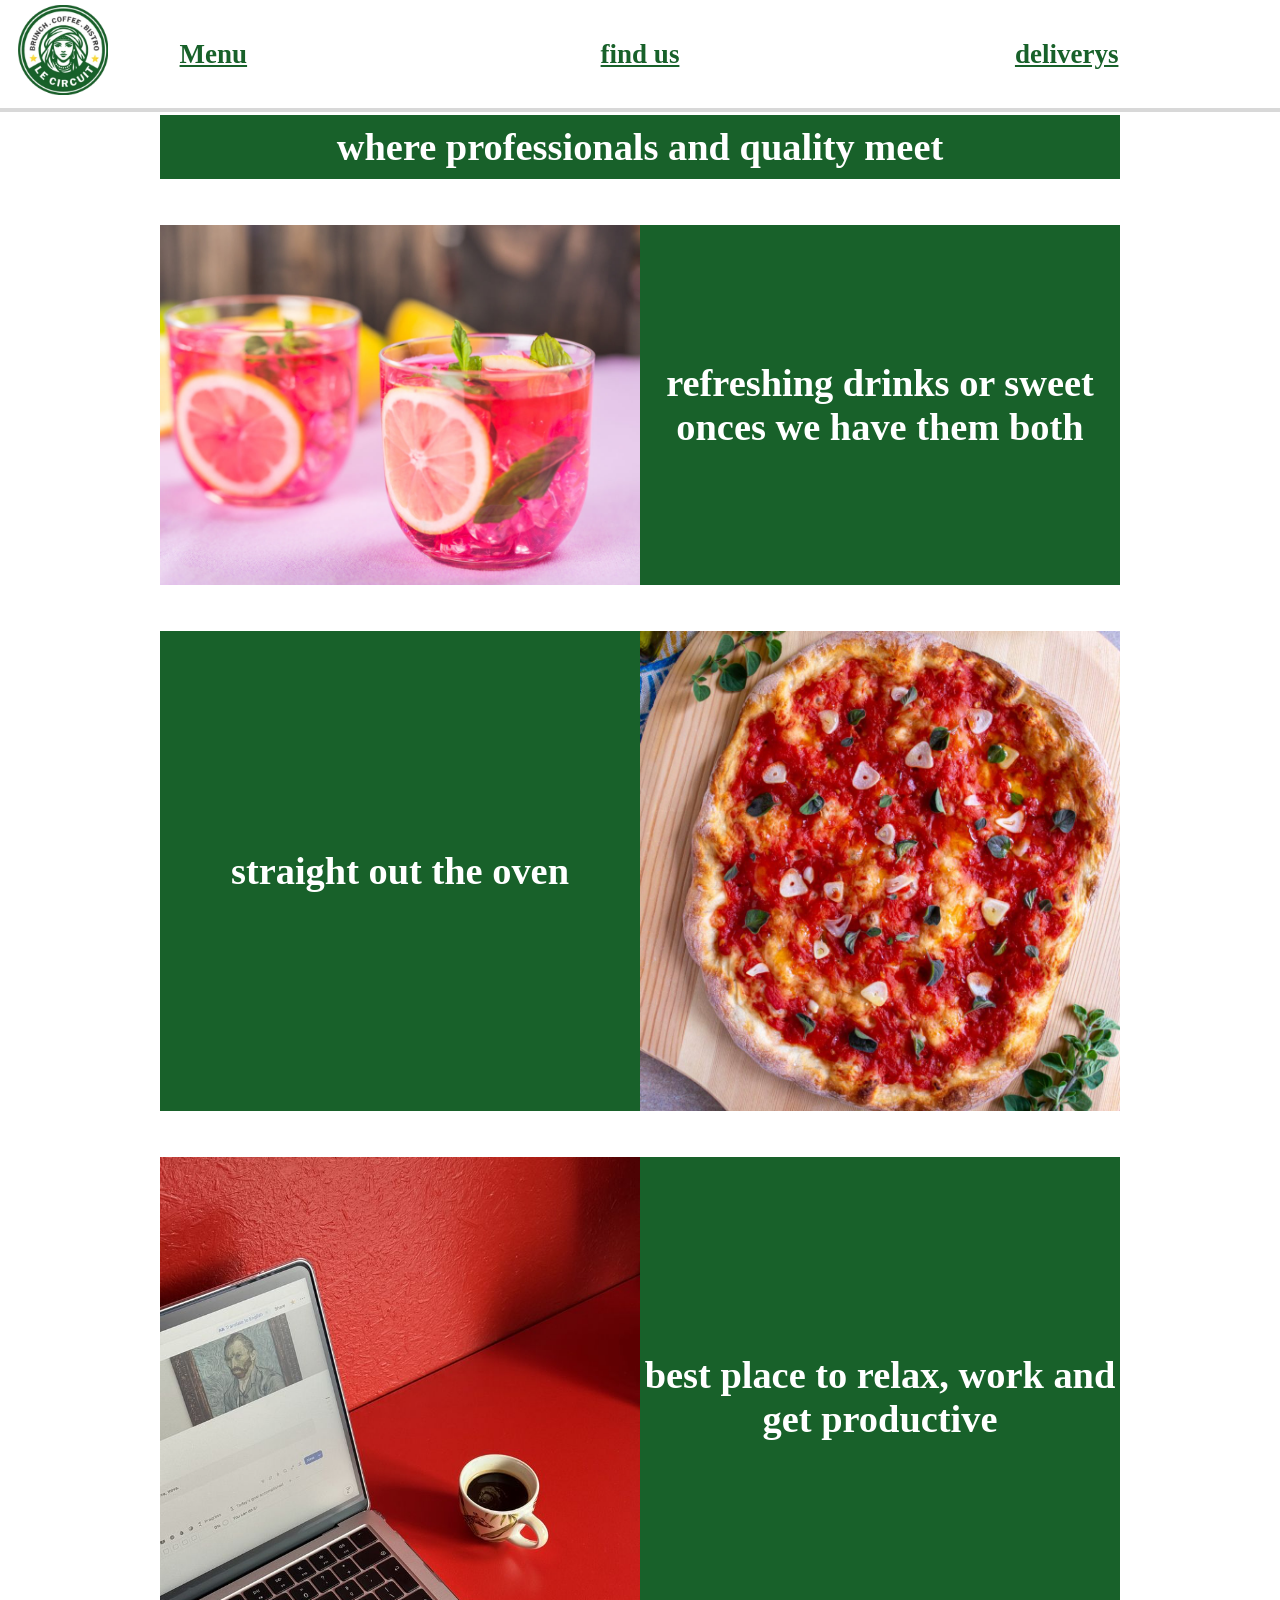
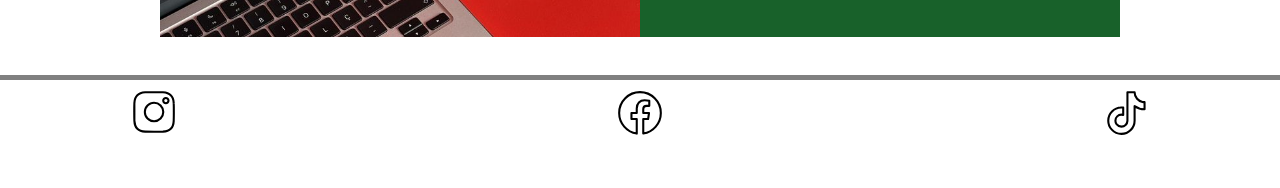
==== index.html @ ee2f37ac "Rename index.html.html to index.html" ====
<!DOCTYPE html>
<html lang="en">
  <head>
    <meta charset="utf-8" />
    <meta name="viewport" content="width=device-width, initial-scale=1.0" />
    <title>Cafe Menu</title>
    <link href="styles.css" rel="stylesheet"/>
  </head>
  <body>
    <div class="site-header">
      <a href="main.html"><img class="logo" src="png's\le_circuit_logo_croped.webp" ></a>
      <div class="links">
        
        <p><a href="coffee.html" class="menu-button"> Menu </a></p>
        <p><a href="https://maps.app.goo.gl/eecMspUZtFfN9X2f8" class="menu-button">find us</a></p>
        <p><a href="delivery.html" class="menu-button">deliverys</a></p>
      </div>

    </div>
    
    <div class="block glow">
      <h1>where professionals and quality meet</h1>
    </div>
    <div class="slogo">
      <a href="main.html"><img class="mlogo" src="png's\le_circuit_logo_croped.webp" ></a>
    </div >
    <hr class="go">
    <div class="block">
      <img src="png's/drink.jpg" class="nice">
      <h2 class="desc">refreshing drinks or sweet onces we have them both</h2>
    </div>
    <hr>
    <div class="block ">
      
      <h2 class="descy">straight out the oven</h2>
      <img src="png's/sauce-pizza.jpg" class="nice right">
      
    </div>
    <hr>
    <div class="block">
      <img src="png's/work.png" class="nice">
      <h2 class="desc">best place to relax, work and get productive</h2>
    </div>
    <hr class="devide">
    <footer>
      
      <a href="https://www.instagram.com/le.circuit/"><img src="png's/instagram-outline-svgrepo-com.svg" class="small"></a>
      <a href="https://www.facebook.com/people/Le-Circuit/61587492091959/"><img src="png's/facebook-outline-svgrepo-com.svg" class="small"></a>
      <a href="https://www.tiktok.com/@le.circuit42"><img src="png's/tiktok-outline-svgrepo-com.svg" class="small"></a>
    </footer>
    <hr>
  </body>
</html>
---- styles.css ----
body {
  font-family: Verdana;
  padding: 0;
  margin:0;
  
  
}

a:visited,a:link{

  color:#18612A;
}
a:hover{
  text-shadow: 0 0 20px  red;
}
p,h1,h2{
  flex:1;
  text-align: center;
  margin-top: auto;
  margin-bottom: auto;
  color: white;
  font-size: 3vw;
}
p{
  display: inline-block;

  margin-right: 0px;
  color: black;
  font-size: 3vh;
}
h1{
  padding: 10px;
}
footer{
  margin-left:10% ;
  margin-right: 10%;
  width:80%;
  display: flex;
  justify-content: space-between;
  
}
.site-header {
  display: flex;
  justify-content:flex-start;
  align-content: center;
  position: sticky;
  top:0;
  width: 100%;
  height: 12vh;
  margin-bottom: 3px;
  border-bottom: 4px rgba(100,100,100,25%) solid;
  background-color: white;




}
b{
  margin-left: auto;
  margin-right: auto;
  padding:10px;
}
.links{
  width: 1000vw;
  display: flex;
  justify-content:space-evenly;
  flex-grow: 1;
}
.logo{
  position: absolute;
  margin-top: 0.5vh;
  margin-left: 2vh;
  margin-right:-20px ;
  height: 10vh;
  margin-bottom:-0px;
  margin-right: 0px; 
}
.slogo{
  display: flex;
  width: 100%;
  justify-content: center;
}
.mlogo{
  display: none;
  width:100%;
  margin-left: auto;
  height: 10vh;
  
  margin-right: 0px; 
}
hr{
  border: none;
  padding-bottom:30px;
}
.block{
  display:flex;
  align-items: center;
  margin-left: 12.5%;
  width: 75%;
  background-color: #18612A;
  
}
.sblock{
  display:flex;
  align-items: center;
  margin-left: 40%;
  width: 20%;
  background-color: #18612A;
}
.menu-button{
  font-weight:bold ;
  
}
.nice{
  width:50%;
  height: auto;
}
.right{
  margin-left: auto;
}

.devide{
  width: 100%;
  border-bottom: 5px gray solid;
}
.small{
  flex-grow: 1;
  height: 50px;
  width: 50px;
  
}
.drinks{
  height: 20px;
  width: 20px;
}
@media (width<600px) {
  .logo{
    display: none;
  }
  .mlogo{
    display:block;
  }
  .block{
    display: flex;
    flex-direction: column;
    width: 80%;
  }
  .nice{
    width:100%;
  }
  .right{
    order: 1;
  }
  .descy{
    order: 2;
  }
  .logo{
    display: none;
  }
  .go{
    display: none;
  }
}
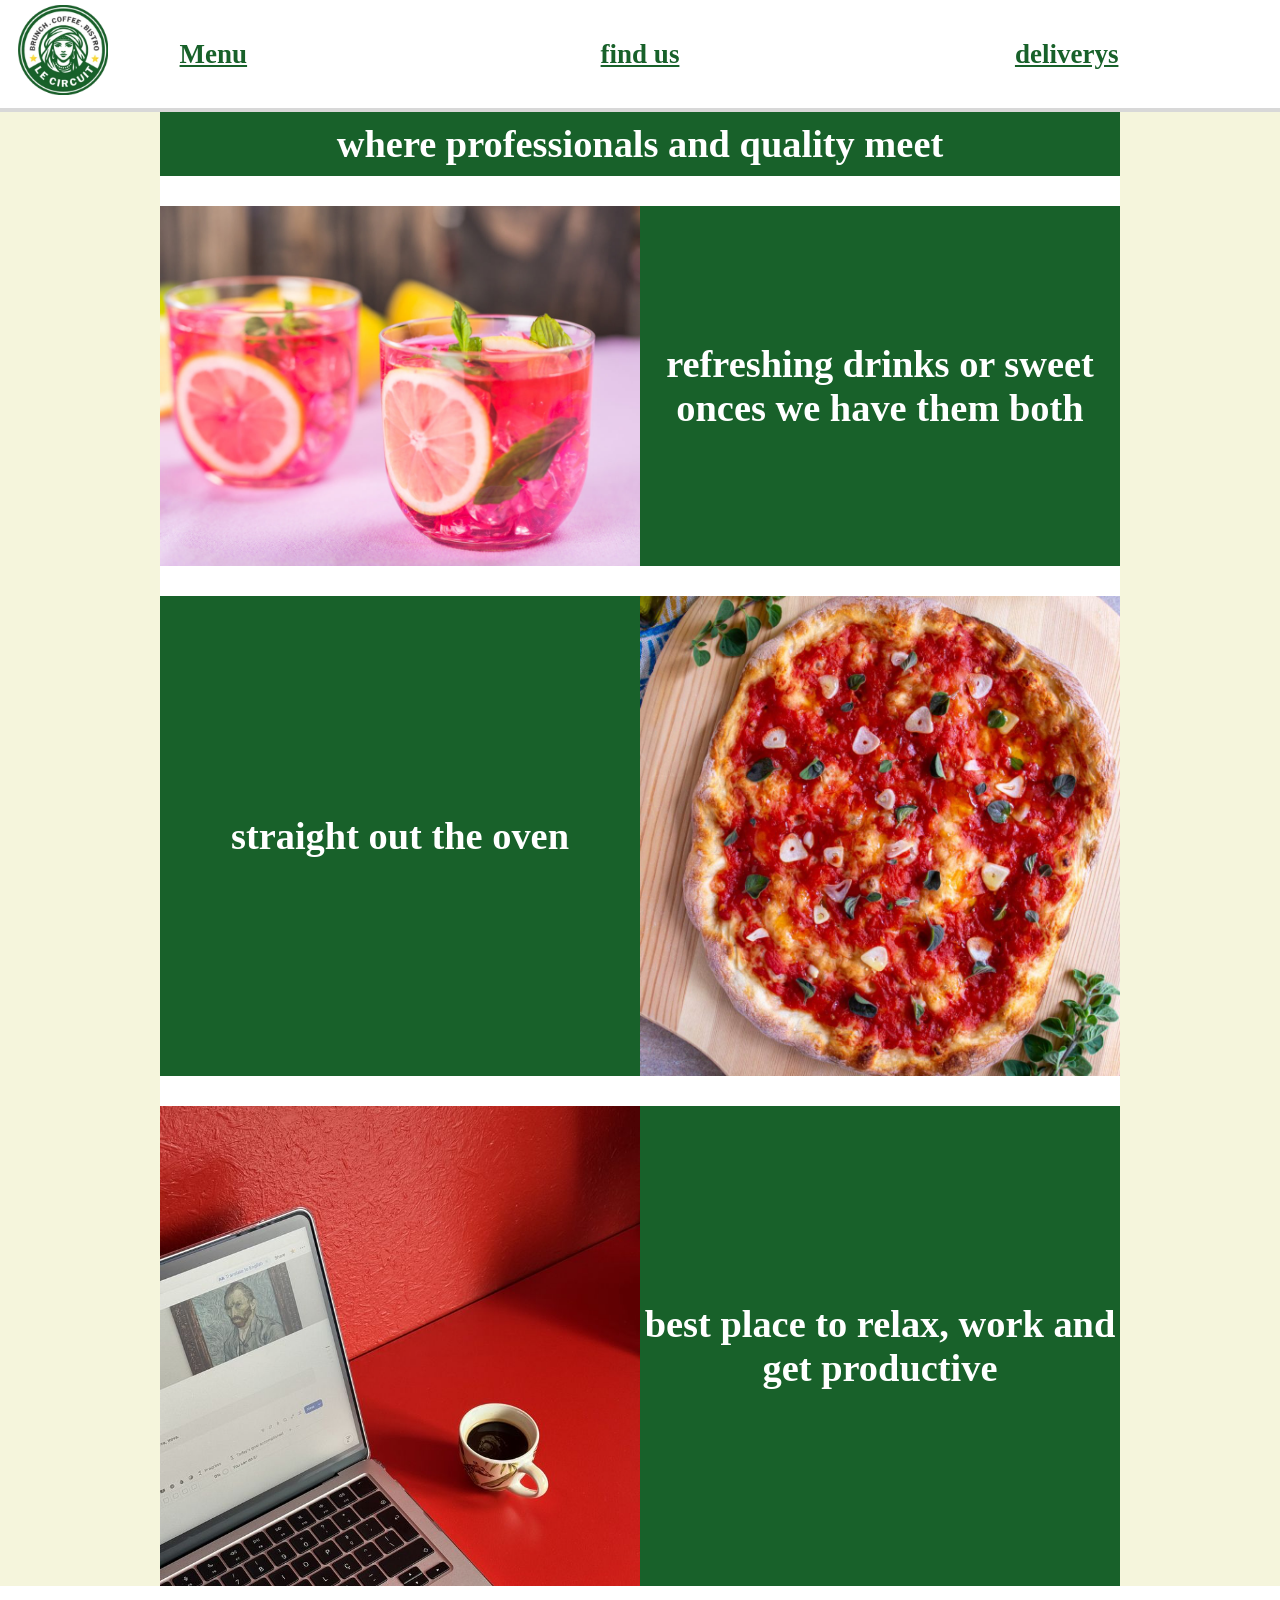
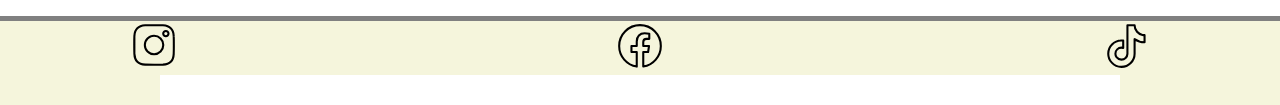
==== commit 9d61ee5c: "Update index.html" ====
--- a/index.html
+++ b/index.html
@@ -8,7 +8,7 @@
   </head>
   <body>
     <div class="site-header">
-      <a href="main.html"><img class="logo" src="png's\le_circuit_logo_croped.webp" ></a>
+      <a href="index.html"><img class="logo" src="png's\le_circuit_logo_croped.webp" ></a>
       <div class="links">
         
         <p><a href="coffee.html" class="menu-button"> Menu </a></p>
@@ -41,13 +41,13 @@
       <img src="png's/work.png" class="nice">
       <h2 class="desc">best place to relax, work and get productive</h2>
     </div>
-    <hr class="devide">
+    <hr class="devide color">
     <footer>
       
       <a href="https://www.instagram.com/le.circuit/"><img src="png's/instagram-outline-svgrepo-com.svg" class="small"></a>
       <a href="https://www.facebook.com/people/Le-Circuit/61587492091959/"><img src="png's/facebook-outline-svgrepo-com.svg" class="small"></a>
       <a href="https://www.tiktok.com/@le.circuit42"><img src="png's/tiktok-outline-svgrepo-com.svg" class="small"></a>
     </footer>
-    <hr>
+    <hr class="color">
   </body>
 </html>
--- a/styles.css
+++ b/styles.css
@@ -2,7 +2,7 @@
   font-family: Verdana;
   padding: 0;
   margin:0;
-  
+  background-color: beige;
   
 }
 
@@ -47,7 +47,7 @@
   top:0;
   width: 100%;
   height: 12vh;
-  margin-bottom: 3px;
+  margin-bottom: 0px;
   border-bottom: 4px rgba(100,100,100,25%) solid;
   background-color: white;
 
@@ -77,20 +77,27 @@
 }
 .slogo{
   display: flex;
-  width: 100%;
+  width: 75%;
+  margin-left: 12.5%;
   justify-content: center;
+  background-color: white;
 }
 .mlogo{
   display: none;
-  width:100%;
+  width:auto;
   margin-left: auto;
-  height: 10vh;
+  height: 12vh;
   
   margin-right: 0px; 
 }
 hr{
   border: none;
+  width: 75%;
+  margin-top: 0;
+  margin-bottom: 0;
   padding-bottom:30px;
+  background-color: white;
+  color: white;
 }
 .block{
   display:flex;
@@ -106,6 +113,7 @@
   margin-left: 40%;
   width: 20%;
   background-color: #18612A;
+  margin-bottom: 20px;
 }
 .menu-button{
   font-weight:bold ;
@@ -130,26 +138,80 @@
   
 }
 .drinks{
-  height: 20px;
-  width: 20px;
-}
+  display: flex;
+  justify-content:center;
+  gap: 20px;
+  flex-shrink: 1;
+
+
+  min-width: none;
+}
+.drink{
+  display: flex;
+  justify-content: center;
+  align-items: flex-start;
+  flex-shrink: 1;
+  min-width: none;
+
+
+  
+
+}
+.drink img{
+  width: 100%;
+
+}
+@media (width<600px) {
+  .drinks{
+    
+    gap:5px;
+    flex-shrink: 0;
+    flex-wrap: wrap;
+    align-items: flex-start;
+
+    
+
+  }
+  .drink{
+    width:100px;
+    flex-shrink: 0;
+    flex-wrap: wrap;
+
+  }
+}
+
+
 @media (width<600px) {
   .logo{
     display: none;
   }
   .mlogo{
     display:block;
+    padding: 10px;
+  }
+  .slogo{
+    width: 100%;
+    margin: 0;
+  }
+  hr{
+    width: 100%;
+    margin: 0;
   }
   .block{
     display: flex;
     flex-direction: column;
-    width: 80%;
+    width: 100%;
+    margin: 0;
+    background-color: #18612A;
+    text-align: center;
   }
   .nice{
-    width:100%;
+    padding-top: 5%;
+    width:90%;
   }
   .right{
     order: 1;
+    margin-right: auto;
   }
   .descy{
     order: 2;
@@ -160,4 +222,8 @@
   .go{
     display: none;
   }
-}+  .site-header{
+    height: 5vh;
+  }
+
+}
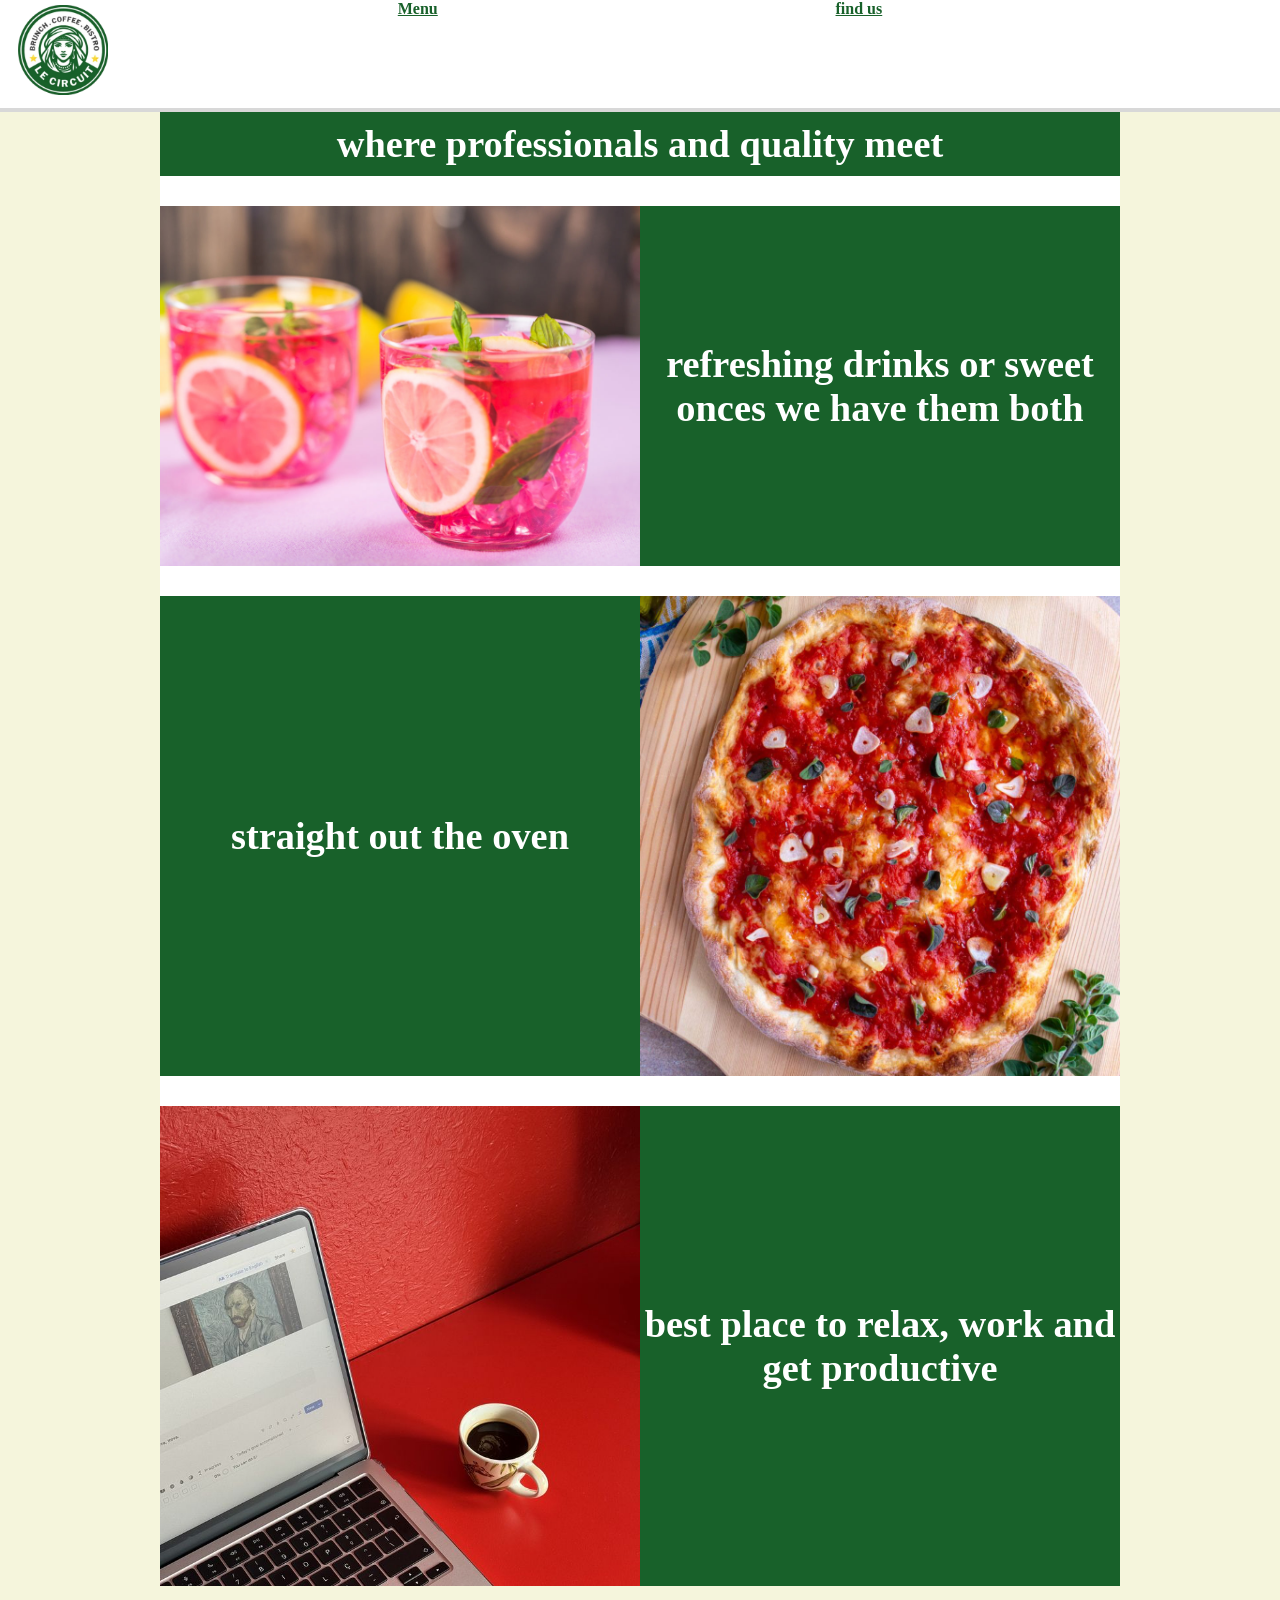
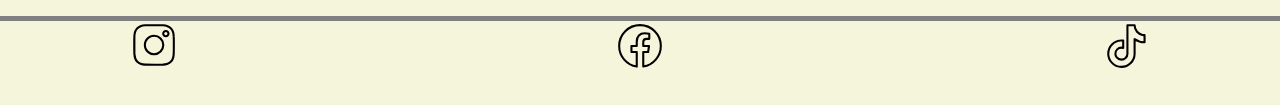
==== commit f1423458: "Update index.html" ====
--- a/index.html
+++ b/index.html
@@ -11,23 +11,24 @@
       <a href="index.html"><img class="logo" src="png's\le_circuit_logo_croped.webp" ></a>
       <div class="links">
         
-        <p><a href="coffee.html" class="menu-button"> Menu </a></p>
-        <p><a href="https://maps.app.goo.gl/eecMspUZtFfN9X2f8" class="menu-button">find us</a></p>
-        <p><a href="delivery.html" class="menu-button">deliverys</a></p>
+        <a href="coffee.html" class="menu-button"> Menu </a>
+        <a href="https://maps.app.goo.gl/eecMspUZtFfN9X2f8" class="menu-button">find us</a>
       </div>
 
     </div>
     
     <div class="block glow">
-      <h1>where professionals and quality meet</h1>
+      <h1 class="wid">where professionals and quality meet</h1>
     </div>
     <div class="slogo">
-      <a href="main.html"><img class="mlogo" src="png's\le_circuit_logo_croped.webp" ></a>
+      <a href="index.html"><img class="mlogo" src="png's\le_circuit_logo_croped.webp" ></a>
     </div >
     <hr class="go">
     <div class="block">
       <img src="png's/drink.jpg" class="nice">
       <h2 class="desc">refreshing drinks or sweet onces we have them both</h2>
+      
+
     </div>
     <hr>
     <div class="block ">
--- a/styles.css
+++ b/styles.css
@@ -5,7 +5,9 @@
   background-color: beige;
   
 }
-
+.color{
+  background-color: beige;
+}
 a:visited,a:link{
 
   color:#18612A;
@@ -80,14 +82,14 @@
   width: 75%;
   margin-left: 12.5%;
   justify-content: center;
-  background-color: white;
+  background-color: beige;
 }
 .mlogo{
   display: none;
   width:auto;
   margin-left: auto;
   height: 12vh;
-  
+  background-color: beige;
   margin-right: 0px; 
 }
 hr{
@@ -126,7 +128,9 @@
 .right{
   margin-left: auto;
 }
-
+.color{
+  background-color: beige;
+}
 .devide{
   width: 100%;
   border-bottom: 5px gray solid;
@@ -138,13 +142,10 @@
   
 }
 .drinks{
-  display: flex;
-  justify-content:center;
+  display: grid;
+  grid-template-columns: repeat(auto-fit, minmax(200px, 1fr));
   gap: 20px;
-  flex-shrink: 1;
-
-
-  min-width: none;
+  border : 20px black solid
 }
 .drink{
   display: flex;
@@ -164,18 +165,11 @@
 @media (width<600px) {
   .drinks{
     
-    gap:5px;
-    flex-shrink: 0;
-    flex-wrap: wrap;
-    align-items: flex-start;
 
     
 
   }
   .drink{
-    width:100px;
-    flex-shrink: 0;
-    flex-wrap: wrap;
 
   }
 }
@@ -196,6 +190,7 @@
   hr{
     width: 100%;
     margin: 0;
+    background-color:beige
   }
   .block{
     display: flex;
@@ -225,5 +220,7 @@
   .site-header{
     height: 5vh;
   }
-
-}
+  footer{
+    background-color: beige;
+  }
+}
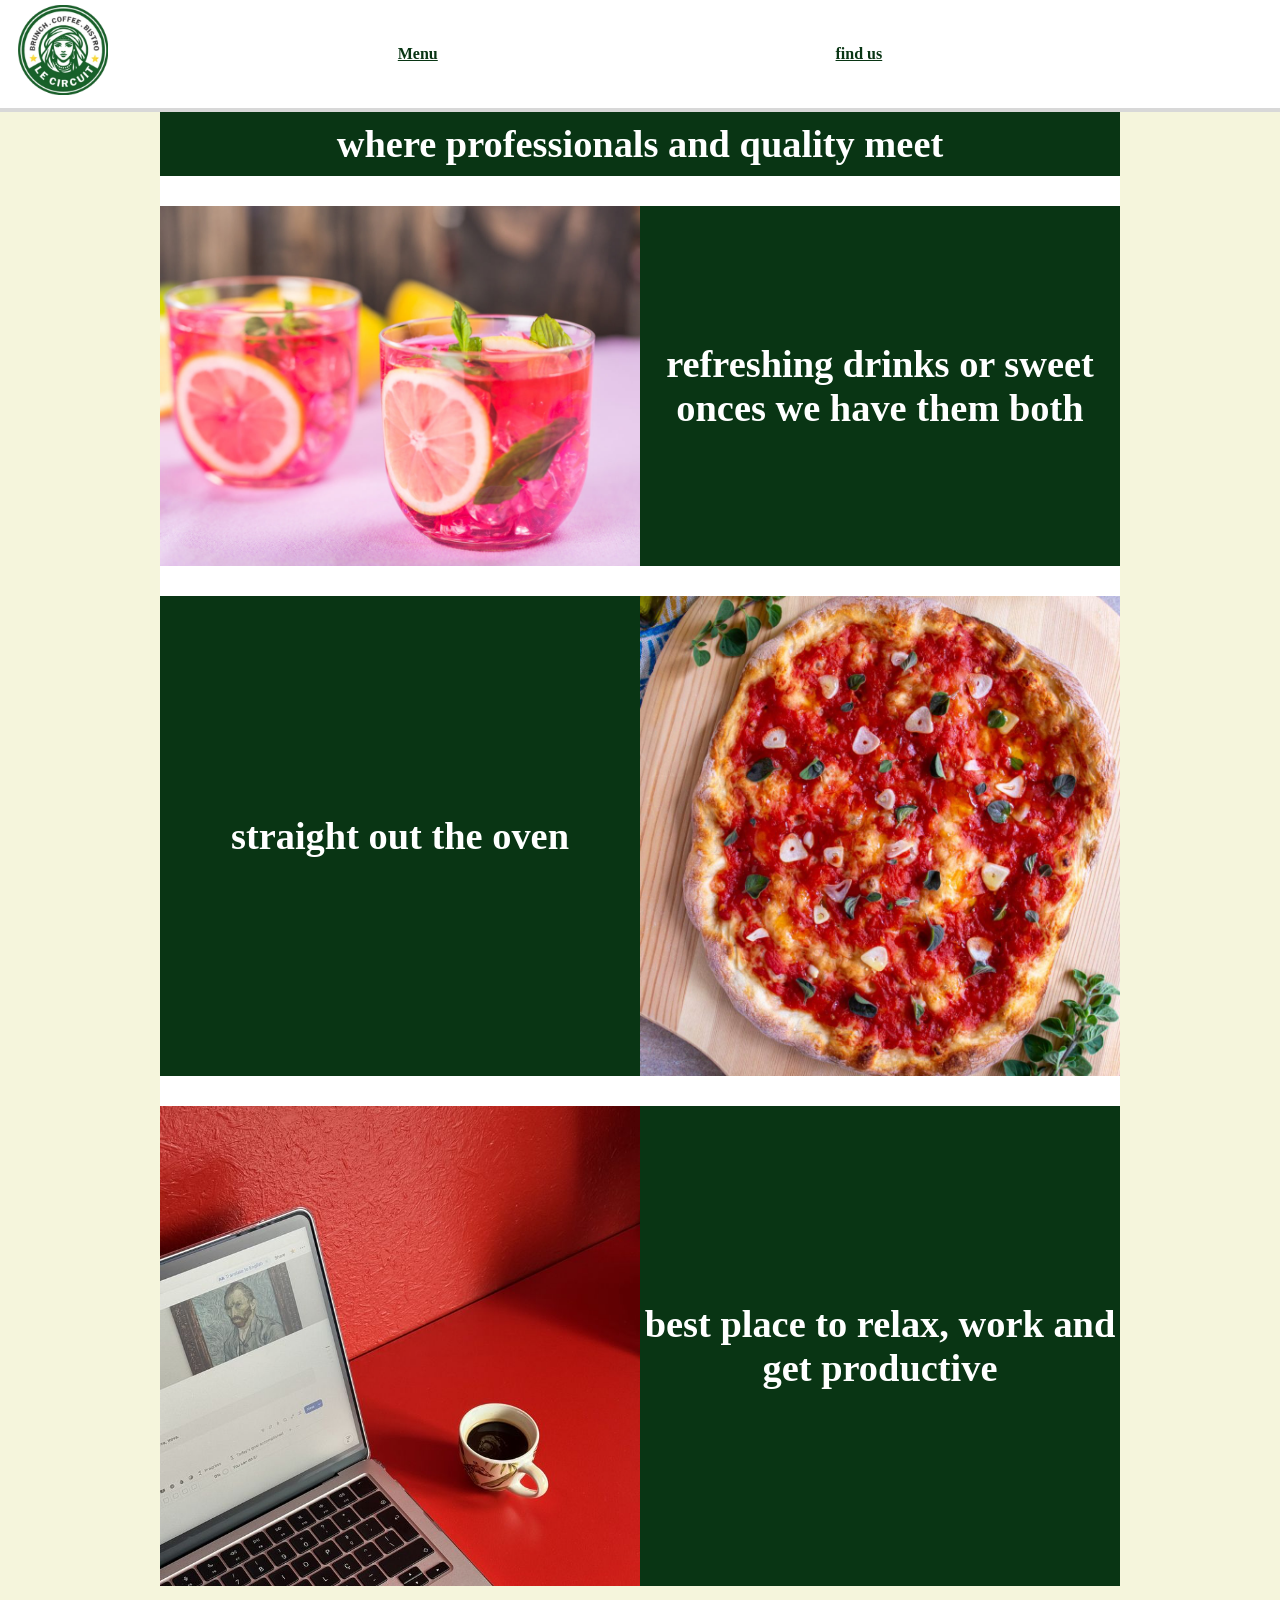
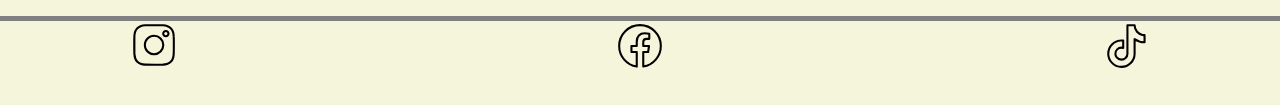
==== commit cd77ad55: "Update index.html" ====
--- a/index.html
+++ b/index.html
@@ -4,7 +4,7 @@
     <meta charset="utf-8" />
     <meta name="viewport" content="width=device-width, initial-scale=1.0" />
     <title>Cafe Menu</title>
-    <link href="styles.css" rel="stylesheet"/>
+    <link href="styles.css?v=2" rel="stylesheet"/>
   </head>
   <body>
     <div class="site-header">
--- a/styles.css
+++ b/styles.css
@@ -10,10 +10,10 @@
 }
 a:visited,a:link{
 
-  color:#18612A;
-}
-a:hover{
-  text-shadow: 0 0 20px  red;
+  color:#093514;
+}
+a:active{
+  animation: interact 1s ease;
 }
 p,h1,h2{
   flex:1;
@@ -43,7 +43,7 @@
 }
 .site-header {
   display: flex;
-  justify-content:flex-start;
+  justify-content:space-between;
   align-content: center;
   position: sticky;
   top:0;
@@ -53,7 +53,7 @@
   border-bottom: 4px rgba(100,100,100,25%) solid;
   background-color: white;
 
-
+  z-index: 1000;
 
 
 }
@@ -66,6 +66,7 @@
   width: 1000vw;
   display: flex;
   justify-content:space-evenly;
+  align-items: center;
   flex-grow: 1;
 }
 .logo{
@@ -88,7 +89,7 @@
   display: none;
   width:auto;
   margin-left: auto;
-  height: 12vh;
+  height: 20vh;
   background-color: beige;
   margin-right: 0px; 
 }
@@ -106,7 +107,7 @@
   align-items: center;
   margin-left: 12.5%;
   width: 75%;
-  background-color: #18612A;
+  background-color: #093514;
   
 }
 .sblock{
@@ -114,7 +115,7 @@
   align-items: center;
   margin-left: 40%;
   width: 20%;
-  background-color: #18612A;
+  background-color: #093514;
   margin-bottom: 20px;
 }
 .menu-button{
@@ -141,36 +142,97 @@
   width: 50px;
   
 }
-.drinks{
-  display: grid;
-  grid-template-columns: repeat(auto-fit, minmax(200px, 1fr));
-  gap: 20px;
-  border : 20px black solid
-}
-.drink{
-  display: flex;
-  justify-content: center;
+.type{
+  display: flex;
+  justify-content: flex-start;
+  color:black;
+  border-bottom: 1px  solid black;
+  width: 90%;
+  height: 4vw;
+  margin-bottom: 10vw;
+  justify-self: center;
+  font-size: 5vw;
+}
+
+.grid-container{
+    display: grid;
+    grid-template-columns: 1fr 1fr ;
+
+}
+.area{
+    display: flex;
+    justify-content: flex-start;
+    align-items: center;
+  
+  margin-bottom: 10px;
+  
+}
+.area p{
+
+    display: flex;
+    justify-content: flex-start;
+    margin: 0;
+    font-size: 4cqw;
+}
+.area img{
+    margin-left: 20px;
+    width: 20%;
+}
+.area .growable{
+    flex-grow: 1;
+}
+.cent p{
+  display: flex;
+  justify-content: flex-start;
+  margin-bottom: 20px;
+  
+}
+.right{
+  display: flex;
+  justify-content: flex-end;
+  align-items: flex-end;
+}
+.product-name {
+  color:rgb(255, 255, 255);
+  font-size: 6cqw;
+}
+.calorie{
+  font-size: 4cqw;
+  color:#818181
+}
+.price{
+  font-size: 10cqw;
+  color:rgb(255, 255, 255);
+}
+.title{
+  display: flex;
+  color: black;
+  font-size: 7cqw;
   align-items: flex-start;
-  flex-shrink: 1;
-  min-width: none;
-
-
-  
-
-}
-.drink img{
-  width: 100%;
-
-}
+  justify-content: flex-start;
+}
+.space{
+  margin-left: 50px;
+}
+
+@keyframes interact {
+  0%{
+    transform: scale(1);
+  }
+  50%{
+    transform: scale(2);
+  }
+  100%{
+    transform: scale(1);
+  }
+}
+
 @media (width<600px) {
-  .drinks{
-    
-
-    
-
-  }
-  .drink{
-
+  .grid-container{
+    grid-template-columns: 1fr ;
+  }
+  .area p{
+    font-size: 7cqw;
   }
 }
 
@@ -197,12 +259,19 @@
     flex-direction: column;
     width: 100%;
     margin: 0;
-    background-color: #18612A;
+    background-color: #093514;
     text-align: center;
   }
   .nice{
-    padding-top: 5%;
-    width:90%;
+    padding-top: 2.5%;
+    padding-bottom: 0;
+    width:95%;
+  }
+  .descy{
+    padding: 30px;
+  }
+  .desc{
+    padding: 30px;
   }
   .right{
     order: 1;
